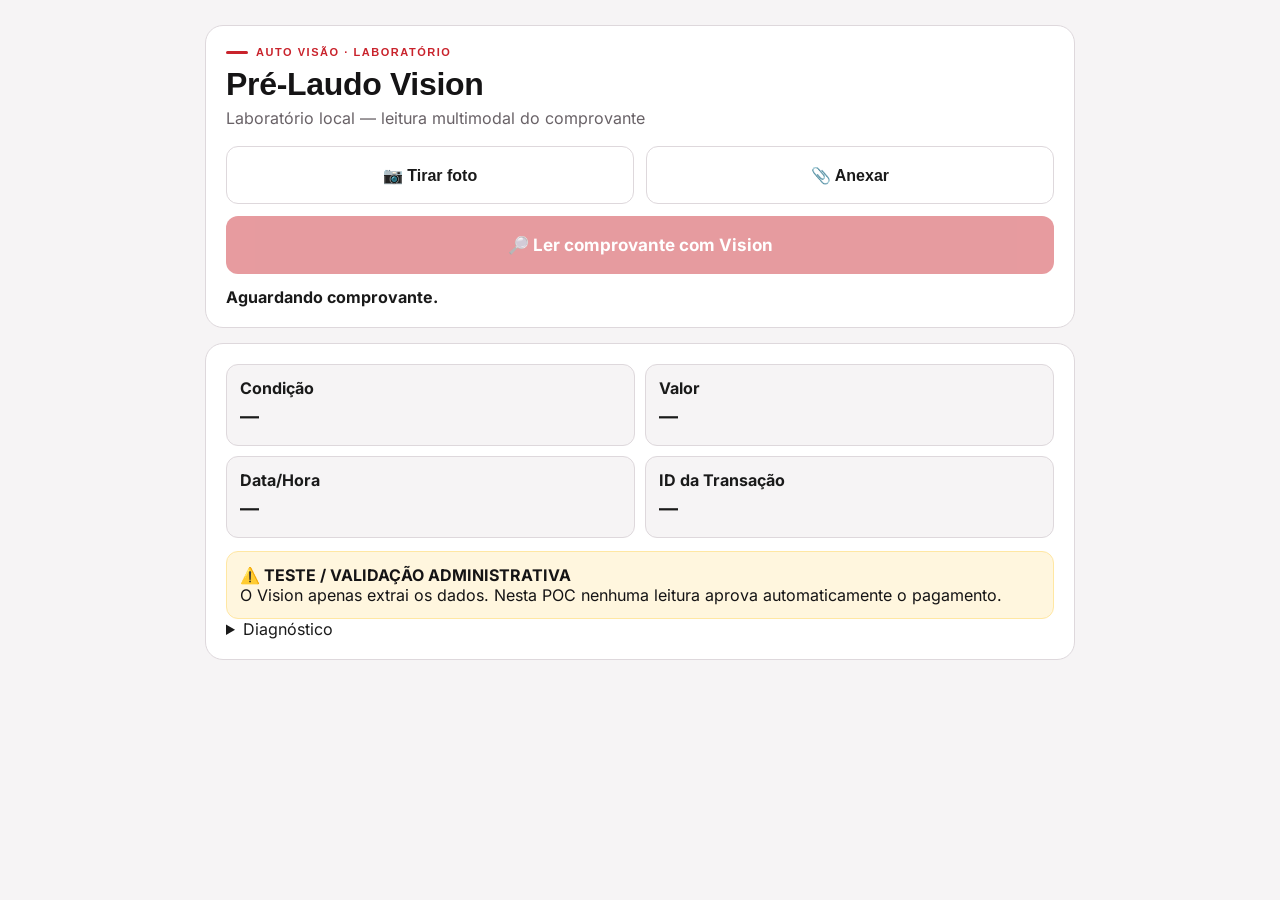
==== index.html @ c5fff4ee "Aplica o Design System Auto Visão às telas Paleta do guia de Direção Visual v1.0 (vermelho #ED3237, " ====
<!doctype html>
<html lang="pt-BR"><head><meta charset="utf-8"><meta name="viewport" content="width=device-width,initial-scale=1">
<title>Pré-Laudo Vision — Laboratório</title>
<link rel="stylesheet" href="design-system.css">
<style>
*{box-sizing:border-box}body{margin:0}
main{max-width:900px;margin:25px auto;padding:0 15px}.card{background:#FFFFFF;border:1px solid #DED8DC;border-radius:18px;padding:20px;margin-bottom:15px}
h1{margin:0 0 5px}.sub{color:#696267;margin:0 0 18px}.actions{display:grid;grid-template-columns:1fr 1fr;gap:12px}
label{height:58px;border:1px solid #DED8DC;border-radius:12px;background:#FFFFFF;font-family:var(--av-font-title);display:flex;align-items:center;justify-content:center;font-weight:800;cursor:pointer}
input[type=file]{display:none}button{width:100%;height:58px;border:0;border-radius:12px;background:#C9232C;color:#FFFFFF;font-size:17px;font-weight:800;cursor:pointer;margin-top:12px}
button:disabled{opacity:.45;cursor:not-allowed}#preview{display:none;max-width:100%;max-height:420px;margin:15px auto;border-radius:10px}
.grid{display:grid;grid-template-columns:repeat(2,1fr);gap:10px}.field{background:#F6F4F5;border:1px solid #DED8DC;border-radius:12px;padding:13px;min-height:82px}
.field b{display:block;margin-bottom:7px}.value{font-size:19px;font-weight:800;word-break:break-all}
.status{margin-top:13px;font-weight:700}.pending{background:#FFF6DE;border:1px solid #FFE7A3;color:#151415;border-radius:12px;padding:13px;margin-top:13px}
.ok{color:#18743B}.err{color:#A81D25}pre{white-space:pre-wrap;word-break:break-word;background:#F6F4F5;padding:10px;border-radius:10px;border:1px solid #DED8DC}
@media(max-width:650px){.actions,.grid{grid-template-columns:1fr}}
</style></head><body><main>
<div class="card"><div class="av-kicker" style="color:#C9232C;margin-bottom:8px">Auto Visão · Laboratório</div><h1>Pré-Laudo Vision</h1><p class="sub">Laboratório local — leitura multimodal do comprovante</p>
<div class="actions"><label>📷 Tirar foto<input id="camera" type="file" accept="image/*" capture="environment"></label><label>📎 Anexar<input id="attach" type="file" accept="image/*"></label></div>
<img id="preview"><div id="file"></div><button id="read" disabled>🔎 Ler comprovante com Vision</button><div id="status" class="status">Aguardando comprovante.</div></div>
<div class="card"><div class="grid">
<div class="field"><b>Condição</b><span id="condition" class="value">—</span></div>
<div class="field"><b>Valor</b><span id="amount" class="value">—</span></div>
<div class="field"><b>Data/Hora</b><span id="datetime" class="value">—</span></div>
<div class="field"><b>ID da Transação</b><span id="tid" class="value">—</span></div>
</div>
<div class="pending"><b>⚠️ TESTE / VALIDAÇÃO ADMINISTRATIVA</b><br>O Vision apenas extrai os dados. Nesta POC nenhuma leitura aprova automaticamente o pagamento.</div>
<details><summary>Diagnóstico</summary><p><b>Tipo do identificador:</b> <span id="idtype">—</span></p><p><b>Observação:</b> <span id="obs">—</span></p><p><b>Modelo:</b> <span id="model">—</span></p><pre id="raw">—</pre></details></div>
<script>
let selected=null; const $=id=>document.getElementById(id);
function choose(file){
 selected=file;$('file').textContent='🖼️ '+file.name;$('preview').src=URL.createObjectURL(file);$('preview').style.display='block';$('read').disabled=false;
 $('status').textContent='Pronto para leitura.';['condition','amount','datetime','tid','idtype','obs','model'].forEach(x=>$(x).textContent='—');$('raw').textContent='—';
}
['camera','attach'].forEach(id=>$(id).addEventListener('change',e=>{if(e.target.files[0])choose(e.target.files[0])}));
function dataURL(file){return new Promise((res,rej)=>{let r=new FileReader();r.onload=()=>res(r.result);r.onerror=rej;r.readAsDataURL(file)})}
$('read').onclick=async()=>{
 if(!selected)return;$('read').disabled=true;$('status').textContent='⏳ Vision analisando o comprovante...';
 try{
  let image=await dataURL(selected);
  let r=await fetch('/api/ler-comprovante',{method:'POST',headers:{'Content-Type':'application/json'},body:JSON.stringify({image})});
  let j=await r.json(); if(!j.ok)throw new Error(j.erro||'Falha na leitura');
  let x=j.resultado||{};
  $('condition').textContent=x.condicao||'Não identificado';
  $('amount').textContent=typeof x.valor==='number'?x.valor.toLocaleString('pt-BR',{style:'currency',currency:'BRL'}):'Não identificado';
  $('datetime').textContent=x.data_hora||'Não identificado';
  $('tid').textContent=x.identificador_transacao||'Não identificado';
  $('idtype').textContent=x.tipo_identificador||'—';$('obs').textContent=x.observacao||'—';$('model').textContent=j.modelo||'—';
  $('raw').textContent=JSON.stringify(x,null,2);$('status').innerHTML='<span class="ok">✓ Leitura concluída</span>';
 }catch(e){$('status').innerHTML='<span class="err">✕ '+e.message+'</span>'}
 finally{$('read').disabled=false}
};
</script></main></body></html>
---- design-system.css ----
@import url('./assets/fonts/fonts.css');
/* Design System Auto Visão — paleta e tipografia do guia de Direção Visual v1.0 (out/2026).
   Marca tricolor: vermelho, preto e branco. Verde só em estados "OK". */
:root{
  --av-red:#ED3237;            /* Vermelho marca: fundos de impacto, marcadores */
  --av-red-deep:#C9232C;       /* Vermelho ação: botões e títulos em vermelho sobre branco */
  --av-red-dark:#A81D25;       /* Estado pressionado do vermelho ação */
  --av-red-tint:#FDEEEE;       /* Vermelho marca diluído: seleção e alerta */
  --av-red-line:#F4B5B7;
  --av-black:#151415;          /* Preto impacto */
  --av-graphite:#1A1A1A;       /* Grafite */
  --av-silhouette:#3A3A3C;
  --av-gray:#696267;           /* Cinza texto */
  --av-rim:#9A9597;
  --av-white:#FFFFFF;
  --av-offwhite:#F6F4F5;       /* Off-white: fundo de cartões secundários */
  --av-line:#DED8DC;           /* Divisórias */
  --av-ok:#18743B;             /* Verde "OK": só em pílulas OK / Conferido */
  --av-ok-bg:#E7F4EC;
  --av-radius:14px;
  --av-font-title:'Nunito','Segoe UI',sans-serif;
  --av-font-action:'Nunito','Segoe UI',sans-serif;
  --av-font-body:'Inter','Segoe UI',sans-serif;
}
html{color-scheme:light}
body{font-family:var(--av-font-body);font-weight:400;color:var(--av-graphite);background:var(--av-offwhite)}
h1,h2,h3,h4{font-family:var(--av-font-title);font-weight:900;color:var(--av-black);letter-spacing:-.01em}
button,input,select,textarea{font-family:var(--av-font-body)}
button:focus-visible,input:focus-visible,select:focus-visible,textarea:focus-visible,summary:focus-visible,a:focus-visible{outline:3px solid var(--av-black)!important;outline-offset:3px}

/* Kicker: Nunito 800, caixa alta, espaçamento .14em, com barra antes. */
.av-kicker{display:flex;align-items:center;gap:8px;font-family:var(--av-font-title);font-weight:800;font-size:11px;letter-spacing:.14em;text-transform:uppercase}
.av-kicker::before{content:"";width:22px;height:3px;border-radius:2px;background:currentColor;flex:none}

/* Fundo de impacto: vermelho marca com curvas concêntricas (preto a 9%), centro fora da peça, à direita. */
.av-impact{position:relative;overflow:hidden;background-color:var(--av-red);color:var(--av-white);
  background-image:repeating-radial-gradient(circle at 108% 50%,rgba(21,20,21,.09) 0 17px,transparent 17px 52px,rgba(21,20,21,.09) 52px 69px)}
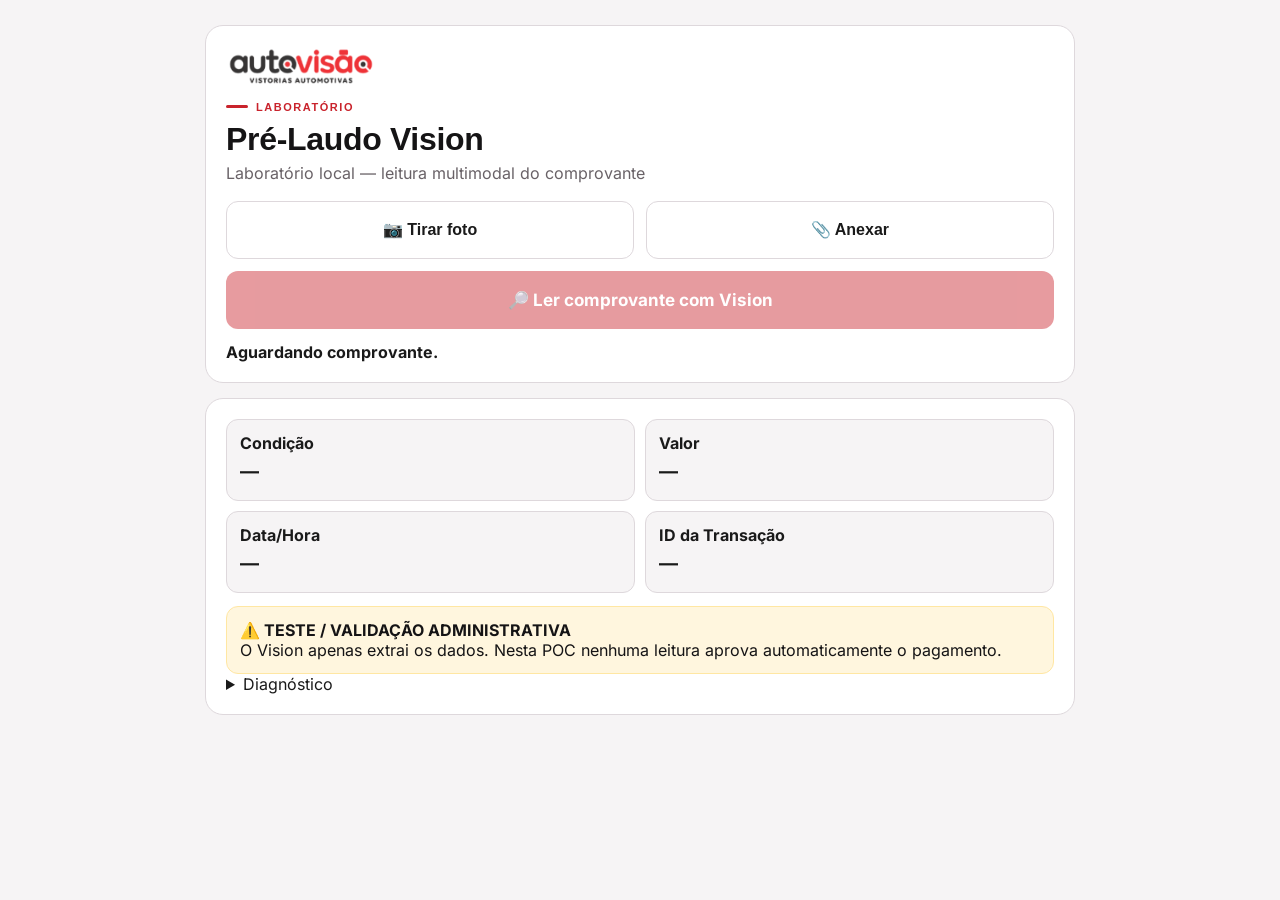
==== commit ed3fba14: "Aplica o logotipo Auto Visão nas telas Versão principal sobre branco e branco integral sobre vermelh" ====
--- a/index.html
+++ b/index.html
@@ -15,7 +15,7 @@
 .ok{color:#18743B}.err{color:#A81D25}pre{white-space:pre-wrap;word-break:break-word;background:#F6F4F5;padding:10px;border-radius:10px;border:1px solid #DED8DC}
 @media(max-width:650px){.actions,.grid{grid-template-columns:1fr}}
 </style></head><body><main>
-<div class="card"><div class="av-kicker" style="color:#C9232C;margin-bottom:8px">Auto Visão · Laboratório</div><h1>Pré-Laudo Vision</h1><p class="sub">Laboratório local — leitura multimodal do comprovante</p>
+<div class="card"><img src="assets/brand/logo-auto-visao.png" alt="Auto Visão — Vistorias Automotivas" width="235" height="64" style="display:block;width:150px;height:auto;margin-bottom:14px"><div class="av-kicker" style="color:#C9232C;margin-bottom:8px">Laboratório</div><h1>Pré-Laudo Vision</h1><p class="sub">Laboratório local — leitura multimodal do comprovante</p>
 <div class="actions"><label>📷 Tirar foto<input id="camera" type="file" accept="image/*" capture="environment"></label><label>📎 Anexar<input id="attach" type="file" accept="image/*"></label></div>
 <img id="preview"><div id="file"></div><button id="read" disabled>🔎 Ler comprovante com Vision</button><div id="status" class="status">Aguardando comprovante.</div></div>
 <div class="card"><div class="grid">
--- a/design-system.css
+++ b/design-system.css
@@ -35,3 +35,6 @@
 /* Fundo de impacto: vermelho marca com curvas concêntricas (preto a 9%), centro fora da peça, à direita. */
 .av-impact{position:relative;overflow:hidden;background-color:var(--av-red);color:var(--av-white);
   background-image:repeating-radial-gradient(circle at 108% 50%,rgba(21,20,21,.09) 0 17px,transparent 17px 52px,rgba(21,20,21,.09) 52px 69px)}
+
+/* Logotipo oficial: versão principal sobre branco, branco integral sobre vermelho ou escuro. */
+.av-logo{display:block;height:auto;max-width:100%}
